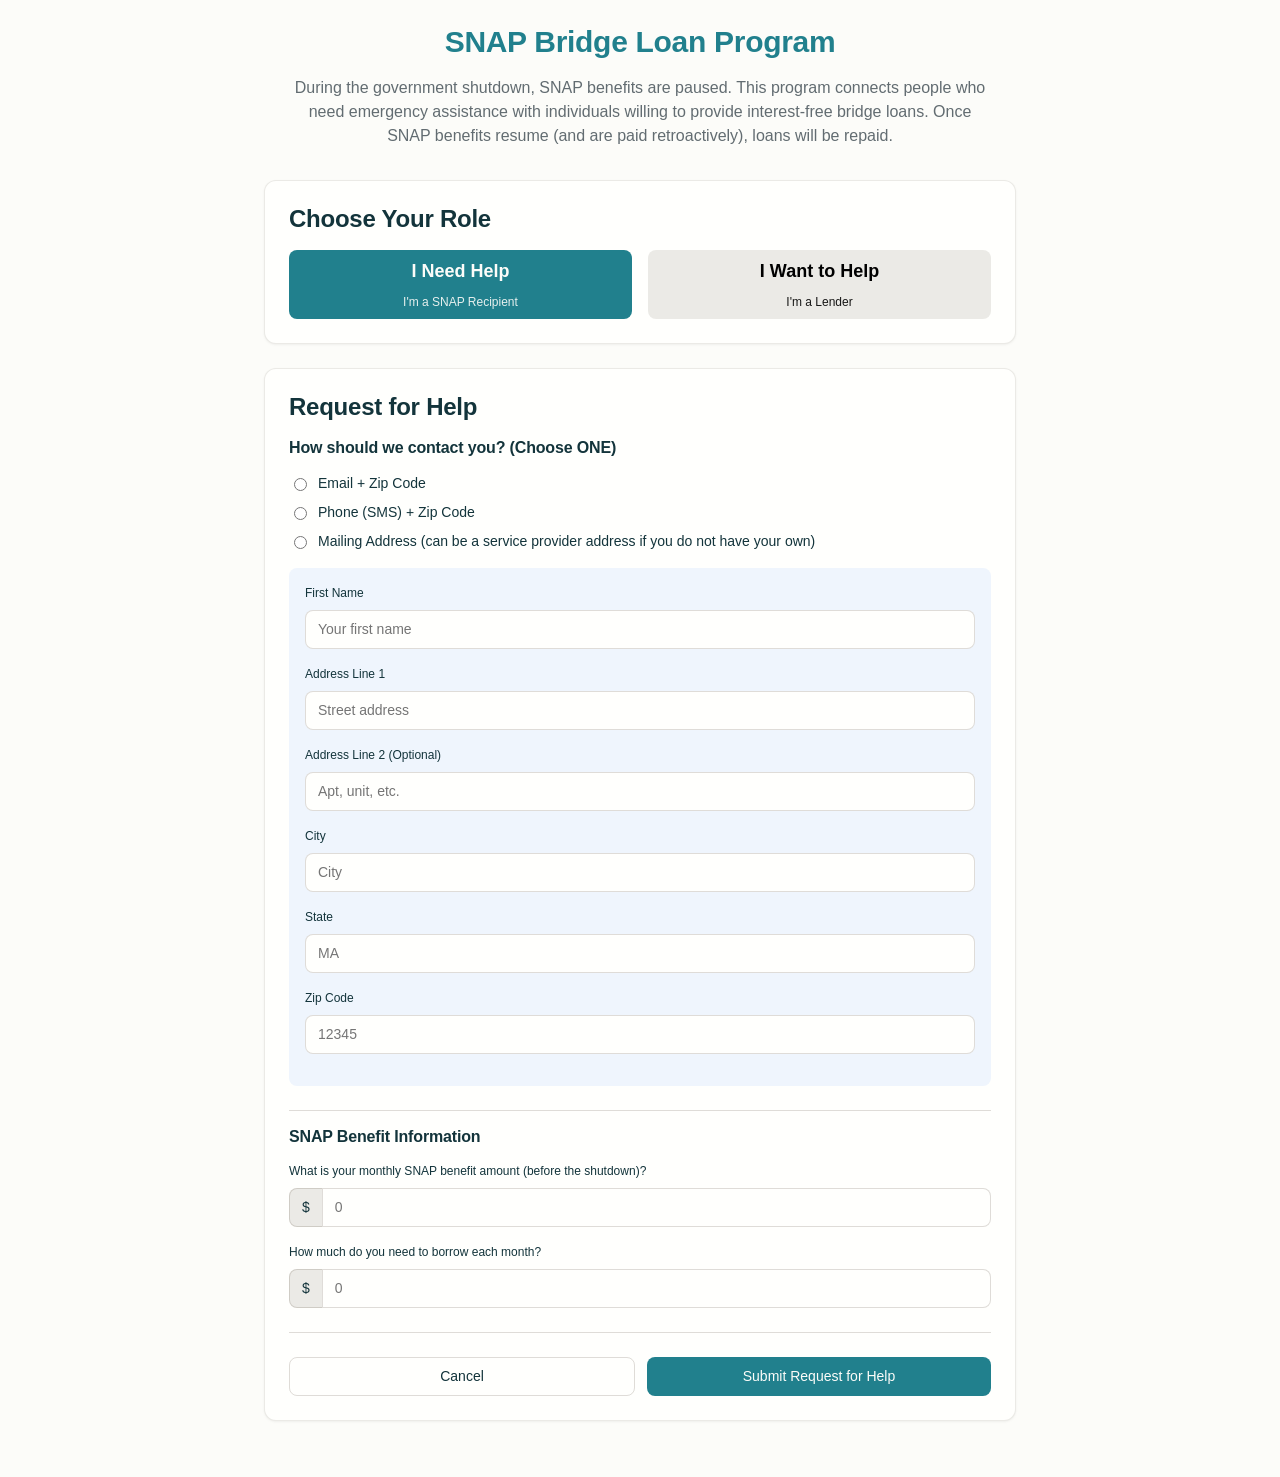
==== index.html @ 0bd5d5ca "add initial app" ====
<!DOCTYPE html>
<!-- saved from url=(0152)https://ppl-ai-code-interpreter-files.s3.amazonaws.com/web/direct-files/f3d310fac553f9690be6cd384a335dad/0f324683-b233-4bfb-88c0-56f3f2a21ee4/index.html -->
<html lang="en" data-google-analytics-opt-out=""><head><meta http-equiv="Content-Type" content="text/html; charset=UTF-8">
  
  <meta name="viewport" content="width=device-width, initial-scale=1.0">
  <title>SNAP Bridge Loan Program</title>
  <link rel="stylesheet" href="./index_files/style.css">
</head>
<body>
  <div class="public-container">
    <!-- Header -->
    <header class="public-header">
      <h1>SNAP Bridge Loan Program</h1>
      <p class="subtitle">During the government shutdown, SNAP benefits are paused. This program connects people who need emergency assistance with individuals willing to provide interest-free bridge loans. Once SNAP benefits resume (and are paid retroactively), loans will be repaid.</p>
    </header>

    <!-- Main Form Section -->
    <section id="formSection" class="form-section">
      <!-- Role Selection -->
      <div class="role-selector card">
        <div class="card__body">
          <h2>Choose Your Role</h2>
          <div class="role-buttons">
            <button class="btn btn--lg role-btn active" id="recipientBtn" data-role="recipient">
              <span class="role-title">I Need Help</span>
              <span class="role-subtitle">I'm a SNAP Recipient</span>
            </button>
            <button class="btn btn--lg role-btn" id="lenderBtn" data-role="lender">
              <span class="role-title">I Want to Help</span>
              <span class="role-subtitle">I'm a Lender</span>
            </button>
          </div>
        </div>
      </div>

      <!-- Recipient Form -->
      <div id="recipientForm" class="form-card card" style="display: block;">
        <div class="card__body">
          <h2>Request for Help</h2>
          
          <form id="recipientFormElement">
            <h3 class="section-title">How should we contact you? (Choose ONE)</h3>
            
            <div class="form-group">
              <div class="radio-group">
                <label class="radio-label">
                  <input type="radio" name="contactMethod" value="email" required="">
                  <span>Email + Zip Code</span>
                </label>
                <label class="radio-label">
                  <input type="radio" name="contactMethod" value="phone">
                  <span>Phone (SMS) + Zip Code</span>
                </label>
                <label class="radio-label">
                  <input type="radio" name="contactMethod" value="mail">
                  <span>Mailing Address (can be a service provider address if you do not have your own)</span>
                </label>
              </div>
            </div>

            <!-- Email Fields -->
            <div id="emailFields" class="contact-fields" style="display: none;">
              <div class="form-group">
                <label for="recipientFirstName" class="form-label">First Name</label>
                <input type="text" id="recipientFirstName" class="form-control" placeholder="Your first name">
              </div>
              <div class="form-group">
                <label for="recipientEmail" class="form-label">Email</label>
                <input type="email" id="recipientEmail" class="form-control" placeholder="your.email@example.com">
              </div>
              <div class="form-group">
                <label for="recipientEmailZip" class="form-label">Zip Code</label>
                <input type="text" id="recipientEmailZip" class="form-control" placeholder="12345" maxlength="5" pattern="[0-9]{5}">
              </div>
            </div>

            <!-- Phone Fields -->
            <div id="phoneFields" class="contact-fields" style="display: none;">
              <div class="form-group">
                <label for="recipientPhoneName" class="form-label">First Name</label>
                <input type="text" id="recipientPhoneName" class="form-control" placeholder="Your first name">
              </div>
              <div class="form-group">
                <label for="recipientPhone" class="form-label">Phone Number</label>
                <input type="tel" id="recipientPhone" class="form-control" placeholder="(555) 123-4567">
                <small class="form-help">We'll send you a text message (SMS) to confirm</small>
              </div>
              <div class="form-group">
                <label for="recipientPhoneZip" class="form-label">Zip Code</label>
                <input type="text" id="recipientPhoneZip" class="form-control" placeholder="12345" maxlength="5" pattern="[0-9]{5}">
              </div>
            </div>

            <!-- Mail Fields -->
            <div id="mailFields" class="contact-fields" style="display: block;">
              <div class="form-group">
                <label for="recipientMailName" class="form-label">First Name</label>
                <input type="text" id="recipientMailName" class="form-control" placeholder="Your first name" required="">
              </div>
              <div class="form-group">
                <label for="recipientAddress1" class="form-label">Address Line 1</label>
                <input type="text" id="recipientAddress1" class="form-control" placeholder="Street address" required="">
              </div>
              <div class="form-group">
                <label for="recipientAddress2" class="form-label">Address Line 2 (Optional)</label>
                <input type="text" id="recipientAddress2" class="form-control" placeholder="Apt, unit, etc.">
              </div>
              <div class="form-group">
                <label for="recipientCity" class="form-label">City</label>
                <input type="text" id="recipientCity" class="form-control" placeholder="City" required="">
              </div>
              <div class="form-group">
                <label for="recipientState" class="form-label">State</label>
                <input type="text" id="recipientState" class="form-control" placeholder="MA" maxlength="2" pattern="[A-Za-z]{2}" required="">
              </div>
              <div class="form-group">
                <label for="recipientMailZip" class="form-label">Zip Code</label>
                <input type="text" id="recipientMailZip" class="form-control" placeholder="12345" maxlength="5" pattern="[0-9]{5}" required="">
              </div>
            </div>

            <h3 class="section-title">SNAP Benefit Information</h3>
            
            <div class="form-group">
              <label for="snapBenefit" class="form-label">What is your monthly SNAP benefit amount (before the shutdown)?</label>
              <div class="input-with-prefix">
                <span class="input-prefix">$</span>
                <input type="number" id="snapBenefit" class="form-control" min="0" step="1" placeholder="0">
              </div>
            </div>

            <div class="form-group">
              <label for="requestedAmount" class="form-label">How much do you need to borrow each month?</label>
              <div class="input-with-prefix">
                <span class="input-prefix">$</span>
                <input type="number" id="requestedAmount" class="form-control" min="0" step="1" placeholder="0">
              </div>
              <div id="amountError" class="error-message" style="display: none; margin-top: 8px;"></div>
            </div>

            <div class="form-actions">
              <button type="button" class="btn btn--outline" id="recipientCancelBtn">Cancel</button>
              <button type="submit" class="btn btn--primary">Submit Request for Help</button>
            </div>
          </form>
        </div>
      </div>

      <!-- Lender Form -->
      <div id="lenderForm" class="form-card card" style="display: none;">
        <div class="card__body">
          <h2>Offer to Help</h2>
          
          <form id="lenderFormElement">
            <h3 class="section-title">Your Information</h3>
            
            <div class="form-group">
              <label for="lenderFirstName" class="form-label">First Name</label>
              <input type="text" id="lenderFirstName" class="form-control" required="" placeholder="Your first name">
            </div>

            <div class="form-group">
              <label for="lenderEmail" class="form-label">Email</label>
              <input type="email" id="lenderEmail" class="form-control" required="" placeholder="your.email@example.com">
            </div>

            <div class="form-group">
              <label for="lenderZip" class="form-label">Zip Code</label>
              <input type="text" id="lenderZip" class="form-control" required="" placeholder="12345" maxlength="5" pattern="[0-9]{5}">
            </div>

            <h3 class="section-title">How Much Can You Lend?</h3>
            
            <div class="form-group">
              <label for="loanAmount" class="form-label">How much are you willing to lend per month?</label>
              <div class="input-with-prefix">
                <span class="input-prefix">$</span>
                <input type="number" id="loanAmount" class="form-control" required="" min="0" step="1" placeholder="0">
              </div>
              <small class="form-help">Loans will be repaid with SNAP retroactive benefits once the shutdown ends</small>
            </div>

            <div class="form-actions">
              <button type="button" class="btn btn--outline" id="lenderCancelBtn">Cancel</button>
              <button type="submit" class="btn btn--primary">Submit Offer to Help</button>
            </div>
          </form>
        </div>
      </div>

      <!-- Success Screen -->
      <div id="successScreen" class="success-card card" style="display: none;">
        <div class="card__body">
          <div class="success-icon">✓</div>
          <h2 id="successTitle"></h2>
          <div class="confirmation-box">
            <p class="confirmation-label">Your confirmation ID:</p>
            <p class="confirmation-guid" id="confirmationGuid"></p>
          </div>
          <p id="successMessage" class="success-details"></p>
          <button class="btn btn--primary btn--full-width" id="submitAnotherBtn">Submit Another Request</button>
        </div>
      </div>
    </section>



  </div>

  <script src="./index_files/jsencrypt.min.js"></script>
  <script src="./index_files/supabase-js@2"></script>
  <script src="./index_files/app.js"></script>

</body></html>
---- index_files/style.css ----
:root {
  /* Primitive Color Tokens */
  --color-white: rgba(255, 255, 255, 1);
  --color-black: rgba(0, 0, 0, 1);
  --color-cream-50: rgba(252, 252, 249, 1);
  --color-cream-100: rgba(255, 255, 253, 1);
  --color-gray-200: rgba(245, 245, 245, 1);
  --color-gray-300: rgba(167, 169, 169, 1);
  --color-gray-400: rgba(119, 124, 124, 1);
  --color-slate-500: rgba(98, 108, 113, 1);
  --color-brown-600: rgba(94, 82, 64, 1);
  --color-charcoal-700: rgba(31, 33, 33, 1);
  --color-charcoal-800: rgba(38, 40, 40, 1);
  --color-slate-900: rgba(19, 52, 59, 1);
  --color-teal-300: rgba(50, 184, 198, 1);
  --color-teal-400: rgba(45, 166, 178, 1);
  --color-teal-500: rgba(33, 128, 141, 1);
  --color-teal-600: rgba(29, 116, 128, 1);
  --color-teal-700: rgba(26, 104, 115, 1);
  --color-teal-800: rgba(41, 150, 161, 1);
  --color-red-400: rgba(255, 84, 89, 1);
  --color-red-500: rgba(192, 21, 47, 1);
  --color-orange-400: rgba(230, 129, 97, 1);
  --color-orange-500: rgba(168, 75, 47, 1);

  /* RGB versions for opacity control */
  --color-brown-600-rgb: 94, 82, 64;
  --color-teal-500-rgb: 33, 128, 141;
  --color-slate-900-rgb: 19, 52, 59;
  --color-slate-500-rgb: 98, 108, 113;
  --color-red-500-rgb: 192, 21, 47;
  --color-red-400-rgb: 255, 84, 89;
  --color-orange-500-rgb: 168, 75, 47;
  --color-orange-400-rgb: 230, 129, 97;

  /* Background color tokens (Light Mode) */
  --color-bg-1: rgba(59, 130, 246, 0.08); /* Light blue */
  --color-bg-2: rgba(245, 158, 11, 0.08); /* Light yellow */
  --color-bg-3: rgba(34, 197, 94, 0.08); /* Light green */
  --color-bg-4: rgba(239, 68, 68, 0.08); /* Light red */
  --color-bg-5: rgba(147, 51, 234, 0.08); /* Light purple */
  --color-bg-6: rgba(249, 115, 22, 0.08); /* Light orange */
  --color-bg-7: rgba(236, 72, 153, 0.08); /* Light pink */
  --color-bg-8: rgba(6, 182, 212, 0.08); /* Light cyan */

  /* Semantic Color Tokens (Light Mode) */
  --color-background: var(--color-cream-50);
  --color-surface: var(--color-cream-100);
  --color-text: var(--color-slate-900);
  --color-text-secondary: var(--color-slate-500);
  --color-primary: var(--color-teal-500);
  --color-primary-hover: var(--color-teal-600);
  --color-primary-active: var(--color-teal-700);
  --color-secondary: rgba(var(--color-brown-600-rgb), 0.12);
  --color-secondary-hover: rgba(var(--color-brown-600-rgb), 0.2);
  --color-secondary-active: rgba(var(--color-brown-600-rgb), 0.25);
  --color-border: rgba(var(--color-brown-600-rgb), 0.2);
  --color-btn-primary-text: var(--color-cream-50);
  --color-card-border: rgba(var(--color-brown-600-rgb), 0.12);
  --color-card-border-inner: rgba(var(--color-brown-600-rgb), 0.12);
  --color-error: var(--color-red-500);
  --color-success: var(--color-teal-500);
  --color-warning: var(--color-orange-500);
  --color-info: var(--color-slate-500);
  --color-focus-ring: rgba(var(--color-teal-500-rgb), 0.4);
  --color-select-caret: rgba(var(--color-slate-900-rgb), 0.8);

  /* Common style patterns */
  --focus-ring: 0 0 0 3px var(--color-focus-ring);
  --focus-outline: 2px solid var(--color-primary);
  --status-bg-opacity: 0.15;
  --status-border-opacity: 0.25;
  --select-caret-light: url("data:image/svg+xml,%3Csvg xmlns='http://www.w3.org/2000/svg' width='16' height='16' viewBox='0 0 24 24' fill='none' stroke='%23134252' stroke-width='2' stroke-linecap='round' stroke-linejoin='round'%3E%3Cpolyline points='6 9 12 15 18 9'%3E%3C/polyline%3E%3C/svg%3E");
  --select-caret-dark: url("data:image/svg+xml,%3Csvg xmlns='http://www.w3.org/2000/svg' width='16' height='16' viewBox='0 0 24 24' fill='none' stroke='%23f5f5f5' stroke-width='2' stroke-linecap='round' stroke-linejoin='round'%3E%3Cpolyline points='6 9 12 15 18 9'%3E%3C/polyline%3E%3C/svg%3E");

  /* RGB versions for opacity control */
  --color-success-rgb: 33, 128, 141;
  --color-error-rgb: 192, 21, 47;
  --color-warning-rgb: 168, 75, 47;
  --color-info-rgb: 98, 108, 113;

  /* Typography */
  --font-family-base: "FKGroteskNeue", "Geist", "Inter", -apple-system,
    BlinkMacSystemFont, "Segoe UI", Roboto, sans-serif;
  --font-family-mono: "Berkeley Mono", ui-monospace, SFMono-Regular, Menlo,
    Monaco, Consolas, monospace;
  --font-size-xs: 11px;
  --font-size-sm: 12px;
  --font-size-base: 14px;
  --font-size-md: 14px;
  --font-size-lg: 16px;
  --font-size-xl: 18px;
  --font-size-2xl: 20px;
  --font-size-3xl: 24px;
  --font-size-4xl: 30px;
  --font-weight-normal: 400;
  --font-weight-medium: 500;
  --font-weight-semibold: 550;
  --font-weight-bold: 600;
  --line-height-tight: 1.2;
  --line-height-normal: 1.5;
  --letter-spacing-tight: -0.01em;

  /* Spacing */
  --space-0: 0;
  --space-1: 1px;
  --space-2: 2px;
  --space-4: 4px;
  --space-6: 6px;
  --space-8: 8px;
  --space-10: 10px;
  --space-12: 12px;
  --space-16: 16px;
  --space-20: 20px;
  --space-24: 24px;
  --space-32: 32px;

  /* Border Radius */
  --radius-sm: 6px;
  --radius-base: 8px;
  --radius-md: 10px;
  --radius-lg: 12px;
  --radius-full: 9999px;

  /* Shadows */
  --shadow-xs: 0 1px 2px rgba(0, 0, 0, 0.02);
  --shadow-sm: 0 1px 3px rgba(0, 0, 0, 0.04), 0 1px 2px rgba(0, 0, 0, 0.02);
  --shadow-md: 0 4px 6px -1px rgba(0, 0, 0, 0.04),
    0 2px 4px -1px rgba(0, 0, 0, 0.02);
  --shadow-lg: 0 10px 15px -3px rgba(0, 0, 0, 0.04),
    0 4px 6px -2px rgba(0, 0, 0, 0.02);
  --shadow-inset-sm: inset 0 1px 0 rgba(255, 255, 255, 0.15),
    inset 0 -1px 0 rgba(0, 0, 0, 0.03);

  /* Animation */
  --duration-fast: 150ms;
  --duration-normal: 250ms;
  --ease-standard: cubic-bezier(0.16, 1, 0.3, 1);

  /* Layout */
  --container-sm: 640px;
  --container-md: 768px;
  --container-lg: 1024px;
  --container-xl: 1280px;
}

/* Dark mode colors */
@media (prefers-color-scheme: dark) {
  :root {
    /* RGB versions for opacity control (Dark Mode) */
    --color-gray-400-rgb: 119, 124, 124;
    --color-teal-300-rgb: 50, 184, 198;
    --color-gray-300-rgb: 167, 169, 169;
    --color-gray-200-rgb: 245, 245, 245;

    /* Background color tokens (Dark Mode) */
    --color-bg-1: rgba(29, 78, 216, 0.15); /* Dark blue */
    --color-bg-2: rgba(180, 83, 9, 0.15); /* Dark yellow */
    --color-bg-3: rgba(21, 128, 61, 0.15); /* Dark green */
    --color-bg-4: rgba(185, 28, 28, 0.15); /* Dark red */
    --color-bg-5: rgba(107, 33, 168, 0.15); /* Dark purple */
    --color-bg-6: rgba(194, 65, 12, 0.15); /* Dark orange */
    --color-bg-7: rgba(190, 24, 93, 0.15); /* Dark pink */
    --color-bg-8: rgba(8, 145, 178, 0.15); /* Dark cyan */

    /* Semantic Color Tokens (Dark Mode) */
    --color-background: var(--color-charcoal-700);
    --color-surface: var(--color-charcoal-800);
    --color-text: var(--color-gray-200);
    --color-text-secondary: rgba(var(--color-gray-300-rgb), 0.7);
    --color-primary: var(--color-teal-300);
    --color-primary-hover: var(--color-teal-400);
    --color-primary-active: var(--color-teal-800);
    --color-secondary: rgba(var(--color-gray-400-rgb), 0.15);
    --color-secondary-hover: rgba(var(--color-gray-400-rgb), 0.25);
    --color-secondary-active: rgba(var(--color-gray-400-rgb), 0.3);
    --color-border: rgba(var(--color-gray-400-rgb), 0.3);
    --color-error: var(--color-red-400);
    --color-success: var(--color-teal-300);
    --color-warning: var(--color-orange-400);
    --color-info: var(--color-gray-300);
    --color-focus-ring: rgba(var(--color-teal-300-rgb), 0.4);
    --color-btn-primary-text: var(--color-slate-900);
    --color-card-border: rgba(var(--color-gray-400-rgb), 0.2);
    --color-card-border-inner: rgba(var(--color-gray-400-rgb), 0.15);
    --shadow-inset-sm: inset 0 1px 0 rgba(255, 255, 255, 0.1),
      inset 0 -1px 0 rgba(0, 0, 0, 0.15);
    --button-border-secondary: rgba(var(--color-gray-400-rgb), 0.2);
    --color-border-secondary: rgba(var(--color-gray-400-rgb), 0.2);
    --color-select-caret: rgba(var(--color-gray-200-rgb), 0.8);

    /* Common style patterns - updated for dark mode */
    --focus-ring: 0 0 0 3px var(--color-focus-ring);
    --focus-outline: 2px solid var(--color-primary);
    --status-bg-opacity: 0.15;
    --status-border-opacity: 0.25;
    --select-caret-light: url("data:image/svg+xml,%3Csvg xmlns='http://www.w3.org/2000/svg' width='16' height='16' viewBox='0 0 24 24' fill='none' stroke='%23134252' stroke-width='2' stroke-linecap='round' stroke-linejoin='round'%3E%3Cpolyline points='6 9 12 15 18 9'%3E%3C/polyline%3E%3C/svg%3E");
    --select-caret-dark: url("data:image/svg+xml,%3Csvg xmlns='http://www.w3.org/2000/svg' width='16' height='16' viewBox='0 0 24 24' fill='none' stroke='%23f5f5f5' stroke-width='2' stroke-linecap='round' stroke-linejoin='round'%3E%3Cpolyline points='6 9 12 15 18 9'%3E%3C/polyline%3E%3C/svg%3E");

    /* RGB versions for dark mode */
    --color-success-rgb: var(--color-teal-300-rgb);
    --color-error-rgb: var(--color-red-400-rgb);
    --color-warning-rgb: var(--color-orange-400-rgb);
    --color-info-rgb: var(--color-gray-300-rgb);
  }
}

/* Data attribute for manual theme switching */
[data-color-scheme="dark"] {
  /* RGB versions for opacity control (dark mode) */
  --color-gray-400-rgb: 119, 124, 124;
  --color-teal-300-rgb: 50, 184, 198;
  --color-gray-300-rgb: 167, 169, 169;
  --color-gray-200-rgb: 245, 245, 245;

  /* Colorful background palette - Dark Mode */
  --color-bg-1: rgba(29, 78, 216, 0.15); /* Dark blue */
  --color-bg-2: rgba(180, 83, 9, 0.15); /* Dark yellow */
  --color-bg-3: rgba(21, 128, 61, 0.15); /* Dark green */
  --color-bg-4: rgba(185, 28, 28, 0.15); /* Dark red */
  --color-bg-5: rgba(107, 33, 168, 0.15); /* Dark purple */
  --color-bg-6: rgba(194, 65, 12, 0.15); /* Dark orange */
  --color-bg-7: rgba(190, 24, 93, 0.15); /* Dark pink */
  --color-bg-8: rgba(8, 145, 178, 0.15); /* Dark cyan */

  /* Semantic Color Tokens (Dark Mode) */
  --color-background: var(--color-charcoal-700);
  --color-surface: var(--color-charcoal-800);
  --color-text: var(--color-gray-200);
  --color-text-secondary: rgba(var(--color-gray-300-rgb), 0.7);
  --color-primary: var(--color-teal-300);
  --color-primary-hover: var(--color-teal-400);
  --color-primary-active: var(--color-teal-800);
  --color-secondary: rgba(var(--color-gray-400-rgb), 0.15);
  --color-secondary-hover: rgba(var(--color-gray-400-rgb), 0.25);
  --color-secondary-active: rgba(var(--color-gray-400-rgb), 0.3);
  --color-border: rgba(var(--color-gray-400-rgb), 0.3);
  --color-error: var(--color-red-400);
  --color-success: var(--color-teal-300);
  --color-warning: var(--color-orange-400);
  --color-info: var(--color-gray-300);
  --color-focus-ring: rgba(var(--color-teal-300-rgb), 0.4);
  --color-btn-primary-text: var(--color-slate-900);
  --color-card-border: rgba(var(--color-gray-400-rgb), 0.15);
  --color-card-border-inner: rgba(var(--color-gray-400-rgb), 0.15);
  --shadow-inset-sm: inset 0 1px 0 rgba(255, 255, 255, 0.1),
    inset 0 -1px 0 rgba(0, 0, 0, 0.15);
  --color-border-secondary: rgba(var(--color-gray-400-rgb), 0.2);
  --color-select-caret: rgba(var(--color-gray-200-rgb), 0.8);

  /* Common style patterns - updated for dark mode */
  --focus-ring: 0 0 0 3px var(--color-focus-ring);
  --focus-outline: 2px solid var(--color-primary);
  --status-bg-opacity: 0.15;
  --status-border-opacity: 0.25;
  --select-caret-light: url("data:image/svg+xml,%3Csvg xmlns='http://www.w3.org/2000/svg' width='16' height='16' viewBox='0 0 24 24' fill='none' stroke='%23134252' stroke-width='2' stroke-linecap='round' stroke-linejoin='round'%3E%3Cpolyline points='6 9 12 15 18 9'%3E%3C/polyline%3E%3C/svg%3E");
  --select-caret-dark: url("data:image/svg+xml,%3Csvg xmlns='http://www.w3.org/2000/svg' width='16' height='16' viewBox='0 0 24 24' fill='none' stroke='%23f5f5f5' stroke-width='2' stroke-linecap='round' stroke-linejoin='round'%3E%3Cpolyline points='6 9 12 15 18 9'%3E%3C/polyline%3E%3C/svg%3E");

  /* RGB versions for dark mode */
  --color-success-rgb: var(--color-teal-300-rgb);
  --color-error-rgb: var(--color-red-400-rgb);
  --color-warning-rgb: var(--color-orange-400-rgb);
  --color-info-rgb: var(--color-gray-300-rgb);
}

[data-color-scheme="light"] {
  /* RGB versions for opacity control (light mode) */
  --color-brown-600-rgb: 94, 82, 64;
  --color-teal-500-rgb: 33, 128, 141;
  --color-slate-900-rgb: 19, 52, 59;

  /* Semantic Color Tokens (Light Mode) */
  --color-background: var(--color-cream-50);
  --color-surface: var(--color-cream-100);
  --color-text: var(--color-slate-900);
  --color-text-secondary: var(--color-slate-500);
  --color-primary: var(--color-teal-500);
  --color-primary-hover: var(--color-teal-600);
  --color-primary-active: var(--color-teal-700);
  --color-secondary: rgba(var(--color-brown-600-rgb), 0.12);
  --color-secondary-hover: rgba(var(--color-brown-600-rgb), 0.2);
  --color-secondary-active: rgba(var(--color-brown-600-rgb), 0.25);
  --color-border: rgba(var(--color-brown-600-rgb), 0.2);
  --color-btn-primary-text: var(--color-cream-50);
  --color-card-border: rgba(var(--color-brown-600-rgb), 0.12);
  --color-card-border-inner: rgba(var(--color-brown-600-rgb), 0.12);
  --color-error: var(--color-red-500);
  --color-success: var(--color-teal-500);
  --color-warning: var(--color-orange-500);
  --color-info: var(--color-slate-500);
  --color-focus-ring: rgba(var(--color-teal-500-rgb), 0.4);

  /* RGB versions for light mode */
  --color-success-rgb: var(--color-teal-500-rgb);
  --color-error-rgb: var(--color-red-500-rgb);
  --color-warning-rgb: var(--color-orange-500-rgb);
  --color-info-rgb: var(--color-slate-500-rgb);
}

/* Base styles */
html {
  font-size: var(--font-size-base);
  font-family: var(--font-family-base);
  line-height: var(--line-height-normal);
  color: var(--color-text);
  background-color: var(--color-background);
  -webkit-font-smoothing: antialiased;
  box-sizing: border-box;
}

body {
  margin: 0;
  padding: 0;
}

*,
*::before,
*::after {
  box-sizing: inherit;
}

/* Typography */
h1,
h2,
h3,
h4,
h5,
h6 {
  margin: 0;
  font-weight: var(--font-weight-semibold);
  line-height: var(--line-height-tight);
  color: var(--color-text);
  letter-spacing: var(--letter-spacing-tight);
}

h1 {
  font-size: var(--font-size-4xl);
}
h2 {
  font-size: var(--font-size-3xl);
}
h3 {
  font-size: var(--font-size-2xl);
}
h4 {
  font-size: var(--font-size-xl);
}
h5 {
  font-size: var(--font-size-lg);
}
h6 {
  font-size: var(--font-size-md);
}

p {
  margin: 0 0 var(--space-16) 0;
}

a {
  color: var(--color-primary);
  text-decoration: none;
  transition: color var(--duration-fast) var(--ease-standard);
}

a:hover {
  color: var(--color-primary-hover);
}

code,
pre {
  font-family: var(--font-family-mono);
  font-size: calc(var(--font-size-base) * 0.95);
  background-color: var(--color-secondary);
  border-radius: var(--radius-sm);
}

code {
  padding: var(--space-1) var(--space-4);
}

pre {
  padding: var(--space-16);
  margin: var(--space-16) 0;
  overflow: auto;
  border: 1px solid var(--color-border);
}

pre code {
  background: none;
  padding: 0;
}

/* Buttons */
.btn {
  display: inline-flex;
  align-items: center;
  justify-content: center;
  padding: var(--space-8) var(--space-16);
  border-radius: var(--radius-base);
  font-size: var(--font-size-base);
  font-weight: 500;
  line-height: 1.5;
  cursor: pointer;
  transition: all var(--duration-normal) var(--ease-standard);
  border: none;
  text-decoration: none;
  position: relative;
}

.btn:focus-visible {
  outline: none;
  box-shadow: var(--focus-ring);
}

.btn--primary {
  background: var(--color-primary);
  color: var(--color-btn-primary-text);
}

.btn--primary:hover {
  background: var(--color-primary-hover);
}

.btn--primary:active {
  background: var(--color-primary-active);
}

.btn--secondary {
  background: var(--color-secondary);
  color: var(--color-text);
}

.btn--secondary:hover {
  background: var(--color-secondary-hover);
}

.btn--secondary:active {
  background: var(--color-secondary-active);
}

.btn--outline {
  background: transparent;
  border: 1px solid var(--color-border);
  color: var(--color-text);
}

.btn--outline:hover {
  background: var(--color-secondary);
}

.btn--sm {
  padding: var(--space-4) var(--space-12);
  font-size: var(--font-size-sm);
  border-radius: var(--radius-sm);
}

.btn--lg {
  padding: var(--space-10) var(--space-20);
  font-size: var(--font-size-lg);
  border-radius: var(--radius-md);
}

.btn--full-width {
  width: 100%;
}

.btn:disabled {
  opacity: 0.5;
  cursor: not-allowed;
}

/* Form elements */
.form-control {
  display: block;
  width: 100%;
  padding: var(--space-8) var(--space-12);
  font-size: var(--font-size-md);
  line-height: 1.5;
  color: var(--color-text);
  background-color: var(--color-surface);
  border: 1px solid var(--color-border);
  border-radius: var(--radius-base);
  transition: border-color var(--duration-fast) var(--ease-standard),
    box-shadow var(--duration-fast) var(--ease-standard);
}

textarea.form-control {
  font-family: var(--font-family-base);
  font-size: var(--font-size-base);
}

select.form-control {
  padding: var(--space-8) var(--space-12);
  -webkit-appearance: none;
  -moz-appearance: none;
  appearance: none;
  background-image: var(--select-caret-light);
  background-repeat: no-repeat;
  background-position: right var(--space-12) center;
  background-size: 16px;
  padding-right: var(--space-32);
}

/* Add a dark mode specific caret */
@media (prefers-color-scheme: dark) {
  select.form-control {
    background-image: var(--select-caret-dark);
  }
}

/* Also handle data-color-scheme */
[data-color-scheme="dark"] select.form-control {
  background-image: var(--select-caret-dark);
}

[data-color-scheme="light"] select.form-control {
  background-image: var(--select-caret-light);
}

.form-control:focus {
  border-color: var(--color-primary);
  outline: var(--focus-outline);
}

.form-label {
  display: block;
  margin-bottom: var(--space-8);
  font-weight: var(--font-weight-medium);
  font-size: var(--font-size-sm);
}

.form-group {
  margin-bottom: var(--space-16);
}

/* Card component */
.card {
  background-color: var(--color-surface);
  border-radius: var(--radius-lg);
  border: 1px solid var(--color-card-border);
  box-shadow: var(--shadow-sm);
  overflow: hidden;
  transition: box-shadow var(--duration-normal) var(--ease-standard);
}

.card:hover {
  box-shadow: var(--shadow-md);
}

.card__body {
  padding: var(--space-16);
}

.card__header,
.card__footer {
  padding: var(--space-16);
  border-bottom: 1px solid var(--color-card-border-inner);
}

/* Status indicators - simplified with CSS variables */
.status {
  display: inline-flex;
  align-items: center;
  padding: var(--space-6) var(--space-12);
  border-radius: var(--radius-full);
  font-weight: var(--font-weight-medium);
  font-size: var(--font-size-sm);
}

.status--success {
  background-color: rgba(
    var(--color-success-rgb, 33, 128, 141),
    var(--status-bg-opacity)
  );
  color: var(--color-success);
  border: 1px solid
    rgba(var(--color-success-rgb, 33, 128, 141), var(--status-border-opacity));
}

.status--error {
  background-color: rgba(
    var(--color-error-rgb, 192, 21, 47),
    var(--status-bg-opacity)
  );
  color: var(--color-error);
  border: 1px solid
    rgba(var(--color-error-rgb, 192, 21, 47), var(--status-border-opacity));
}

.status--warning {
  background-color: rgba(
    var(--color-warning-rgb, 168, 75, 47),
    var(--status-bg-opacity)
  );
  color: var(--color-warning);
  border: 1px solid
    rgba(var(--color-warning-rgb, 168, 75, 47), var(--status-border-opacity));
}

.status--info {
  background-color: rgba(
    var(--color-info-rgb, 98, 108, 113),
    var(--status-bg-opacity)
  );
  color: var(--color-info);
  border: 1px solid
    rgba(var(--color-info-rgb, 98, 108, 113), var(--status-border-opacity));
}

/* Container layout */
.container {
  width: 100%;
  margin-right: auto;
  margin-left: auto;
  padding-right: var(--space-16);
  padding-left: var(--space-16);
}

@media (min-width: 640px) {
  .container {
    max-width: var(--container-sm);
  }
}
@media (min-width: 768px) {
  .container {
    max-width: var(--container-md);
  }
}
@media (min-width: 1024px) {
  .container {
    max-width: var(--container-lg);
  }
}
@media (min-width: 1280px) {
  .container {
    max-width: var(--container-xl);
  }
}

/* Utility classes */
.flex {
  display: flex;
}
.flex-col {
  flex-direction: column;
}
.items-center {
  align-items: center;
}
.justify-center {
  justify-content: center;
}
.justify-between {
  justify-content: space-between;
}
.gap-4 {
  gap: var(--space-4);
}
.gap-8 {
  gap: var(--space-8);
}
.gap-16 {
  gap: var(--space-16);
}

.m-0 {
  margin: 0;
}
.mt-8 {
  margin-top: var(--space-8);
}
.mb-8 {
  margin-bottom: var(--space-8);
}
.mx-8 {
  margin-left: var(--space-8);
  margin-right: var(--space-8);
}
.my-8 {
  margin-top: var(--space-8);
  margin-bottom: var(--space-8);
}

.p-0 {
  padding: 0;
}
.py-8 {
  padding-top: var(--space-8);
  padding-bottom: var(--space-8);
}
.px-8 {
  padding-left: var(--space-8);
  padding-right: var(--space-8);
}
.py-16 {
  padding-top: var(--space-16);
  padding-bottom: var(--space-16);
}
.px-16 {
  padding-left: var(--space-16);
  padding-right: var(--space-16);
}

.block {
  display: block;
}
.hidden {
  display: none;
}

/* Accessibility */
.sr-only {
  position: absolute;
  width: 1px;
  height: 1px;
  padding: 0;
  margin: -1px;
  overflow: hidden;
  clip: rect(0, 0, 0, 0);
  white-space: nowrap;
  border-width: 0;
}

:focus-visible {
  outline: var(--focus-outline);
  outline-offset: 2px;
}

/* Dark mode specifics */
[data-color-scheme="dark"] .btn--outline {
  border: 1px solid var(--color-border-secondary);
}

@font-face {
  font-family: 'FKGroteskNeue';
  src: url('https://r2cdn.perplexity.ai/fonts/FKGroteskNeue.woff2')
    format('woff2');
}

/* END PERPLEXITY DESIGN SYSTEM */
:root {
  /* Primitive Color Tokens */
  --color-white: rgba(255, 255, 255, 1);
  --color-black: rgba(0, 0, 0, 1);
  --color-cream-50: rgba(252, 252, 249, 1);
  --color-cream-100: rgba(255, 255, 253, 1);
  --color-gray-200: rgba(245, 245, 245, 1);
  --color-gray-300: rgba(167, 169, 169, 1);
  --color-gray-400: rgba(119, 124, 124, 1);
  --color-slate-500: rgba(98, 108, 113, 1);
  --color-brown-600: rgba(94, 82, 64, 1);
  --color-charcoal-700: rgba(31, 33, 33, 1);
  --color-charcoal-800: rgba(38, 40, 40, 1);
  --color-slate-900: rgba(19, 52, 59, 1);
  --color-teal-300: rgba(50, 184, 198, 1);
  --color-teal-400: rgba(45, 166, 178, 1);
  --color-teal-500: rgba(33, 128, 141, 1);
  --color-teal-600: rgba(29, 116, 128, 1);
  --color-teal-700: rgba(26, 104, 115, 1);
  --color-teal-800: rgba(41, 150, 161, 1);
  --color-red-400: rgba(255, 84, 89, 1);
  --color-red-500: rgba(192, 21, 47, 1);
  --color-orange-400: rgba(230, 129, 97, 1);
  --color-orange-500: rgba(168, 75, 47, 1);

  /* RGB versions for opacity control */
  --color-brown-600-rgb: 94, 82, 64;
  --color-teal-500-rgb: 33, 128, 141;
  --color-slate-900-rgb: 19, 52, 59;
  --color-slate-500-rgb: 98, 108, 113;
  --color-red-500-rgb: 192, 21, 47;
  --color-red-400-rgb: 255, 84, 89;
  --color-orange-500-rgb: 168, 75, 47;
  --color-orange-400-rgb: 230, 129, 97;

  /* Background color tokens (Light Mode) */
  --color-bg-1: rgba(59, 130, 246, 0.08);
  --color-bg-2: rgba(245, 158, 11, 0.08);
  --color-bg-3: rgba(34, 197, 94, 0.08);
  --color-bg-4: rgba(239, 68, 68, 0.08);
  --color-bg-5: rgba(147, 51, 234, 0.08);
  --color-bg-6: rgba(249, 115, 22, 0.08);
  --color-bg-7: rgba(236, 72, 153, 0.08);
  --color-bg-8: rgba(6, 182, 212, 0.08);

  /* Semantic Color Tokens (Light Mode) */
  --color-background: var(--color-cream-50);
  --color-surface: var(--color-cream-100);
  --color-text: var(--color-slate-900);
  --color-text-secondary: var(--color-slate-500);
  --color-primary: var(--color-teal-500);
  --color-primary-hover: var(--color-teal-600);
  --color-primary-active: var(--color-teal-700);
  --color-secondary: rgba(var(--color-brown-600-rgb), 0.12);
  --color-secondary-hover: rgba(var(--color-brown-600-rgb), 0.2);
  --color-secondary-active: rgba(var(--color-brown-600-rgb), 0.25);
  --color-border: rgba(var(--color-brown-600-rgb), 0.2);
  --color-btn-primary-text: var(--color-cream-50);
  --color-card-border: rgba(var(--color-brown-600-rgb), 0.12);
  --color-card-border-inner: rgba(var(--color-brown-600-rgb), 0.12);
  --color-error: var(--color-red-500);
  --color-success: var(--color-teal-500);
  --color-warning: var(--color-orange-500);
  --color-info: var(--color-slate-500);
  --color-focus-ring: rgba(var(--color-teal-500-rgb), 0.4);
  --color-select-caret: rgba(var(--color-slate-900-rgb), 0.8);

  /* Common style patterns */
  --focus-ring: 0 0 0 3px var(--color-focus-ring);
  --focus-outline: 2px solid var(--color-primary);
  --status-bg-opacity: 0.15;
  --status-border-opacity: 0.25;

  /* RGB versions for opacity control */
  --color-success-rgb: 33, 128, 141;
  --color-error-rgb: 192, 21, 47;
  --color-warning-rgb: 168, 75, 47;
  --color-info-rgb: 98, 108, 113;

  /* Typography */
  --font-family-base: "FKGroteskNeue", "Geist", "Inter", -apple-system, BlinkMacSystemFont, "Segoe UI", Roboto, sans-serif;
  --font-family-mono: "Berkeley Mono", ui-monospace, SFMono-Regular, Menlo, Monaco, Consolas, monospace;
  --font-size-xs: 11px;
  --font-size-sm: 12px;
  --font-size-base: 14px;
  --font-size-md: 14px;
  --font-size-lg: 16px;
  --font-size-xl: 18px;
  --font-size-2xl: 20px;
  --font-size-3xl: 24px;
  --font-size-4xl: 30px;
  --font-weight-normal: 400;
  --font-weight-medium: 500;
  --font-weight-semibold: 550;
  --font-weight-bold: 600;
  --line-height-tight: 1.2;
  --line-height-normal: 1.5;
  --letter-spacing-tight: -0.01em;

  /* Spacing */
  --space-0: 0;
  --space-1: 1px;
  --space-2: 2px;
  --space-4: 4px;
  --space-6: 6px;
  --space-8: 8px;
  --space-10: 10px;
  --space-12: 12px;
  --space-16: 16px;
  --space-20: 20px;
  --space-24: 24px;
  --space-32: 32px;

  /* Border Radius */
  --radius-sm: 6px;
  --radius-base: 8px;
  --radius-md: 10px;
  --radius-lg: 12px;
  --radius-full: 9999px;

  /* Shadows */
  --shadow-xs: 0 1px 2px rgba(0, 0, 0, 0.02);
  --shadow-sm: 0 1px 3px rgba(0, 0, 0, 0.04), 0 1px 2px rgba(0, 0, 0, 0.02);
  --shadow-md: 0 4px 6px -1px rgba(0, 0, 0, 0.04), 0 2px 4px -1px rgba(0, 0, 0, 0.02);
  --shadow-lg: 0 10px 15px -3px rgba(0, 0, 0, 0.04), 0 4px 6px -2px rgba(0, 0, 0, 0.02);
  --shadow-inset-sm: inset 0 1px 0 rgba(255, 255, 255, 0.15), inset 0 -1px 0 rgba(0, 0, 0, 0.03);

  /* Animation */
  --duration-fast: 150ms;
  --duration-normal: 250ms;
  --ease-standard: cubic-bezier(0.16, 1, 0.3, 1);

  /* Layout */
  --container-sm: 640px;
  --container-md: 768px;
  --container-lg: 1024px;
  --container-xl: 1280px;
}

@font-face {
  font-family: 'FKGroteskNeue';
  src: url('https://r2cdn.perplexity.ai/fonts/FKGroteskNeue.woff2') format('woff2');
}

/* Base styles */
html {
  font-size: var(--font-size-base);
  font-family: var(--font-family-base);
  line-height: var(--line-height-normal);
  color: var(--color-text);
  background-color: var(--color-background);
  -webkit-font-smoothing: antialiased;
  box-sizing: border-box;
}

body {
  margin: 0;
  padding: 0;
}

*, *::before, *::after {
  box-sizing: inherit;
}

/* Typography */
h1, h2, h3, h4, h5, h6 {
  margin: 0;
  font-weight: var(--font-weight-semibold);
  line-height: var(--line-height-tight);
  color: var(--color-text);
  letter-spacing: var(--letter-spacing-tight);
}

h1 { font-size: var(--font-size-4xl); }
h2 { font-size: var(--font-size-3xl); margin-bottom: var(--space-16); }
h3 { font-size: var(--font-size-2xl); }
h4 { font-size: var(--font-size-xl); }

/* Public Container */
.public-container {
  max-width: 800px;
  margin: 0 auto;
  padding: var(--space-24);
}

/* Header */
.public-header {
  text-align: center;
  margin-bottom: var(--space-32);
}

.public-header h1 {
  margin-bottom: var(--space-16);
  color: var(--color-primary);
}

.subtitle {
  font-size: var(--font-size-lg);
  color: var(--color-text-secondary);
  line-height: var(--line-height-normal);
  max-width: 700px;
  margin: 0 auto;
}

/* Form Section */
.form-section {
  margin-bottom: var(--space-32);
}

.role-selector {
  margin-bottom: var(--space-24);
}

.role-buttons {
  display: grid;
  grid-template-columns: repeat(auto-fit, minmax(250px, 1fr));
  gap: var(--space-16);
  margin-top: var(--space-16);
}

.role-btn {
  display: flex;
  flex-direction: column;
  align-items: center;
  gap: var(--space-8);
  padding: var(--space-24) var(--space-16);
  background: var(--color-secondary);
  border: 2px solid var(--color-border);
  transition: all var(--duration-normal) var(--ease-standard);
}

.role-btn:hover {
  background: var(--color-secondary-hover);
  border-color: var(--color-primary);
  transform: translateY(-2px);
}

.role-btn.active {
  background: var(--color-primary);
  border-color: var(--color-primary);
  color: var(--color-btn-primary-text);
}

.role-title {
  font-size: var(--font-size-xl);
  font-weight: var(--font-weight-semibold);
}

.role-subtitle {
  font-size: var(--font-size-sm);
  opacity: 0.9;
}

.form-card {
  margin-bottom: var(--space-24);
}

.section-title {
  font-size: var(--font-size-lg);
  font-weight: var(--font-weight-semibold);
  margin: var(--space-24) 0 var(--space-16) 0;
  padding-top: var(--space-16);
  border-top: 1px solid var(--color-border);
}

.section-title:first-of-type {
  margin-top: 0;
  padding-top: 0;
  border-top: none;
}

.contact-fields {
  padding: var(--space-16);
  background-color: var(--color-bg-1);
  border-radius: var(--radius-base);
  margin: var(--space-16) 0;
}

.form-actions {
  display: flex;
  gap: var(--space-12);
  margin-top: var(--space-24);
  padding-top: var(--space-24);
  border-top: 1px solid var(--color-border);
}

.form-actions .btn {
  flex: 1;
}

/* Success Screen */
.success-card {
  text-align: center;
  margin-bottom: var(--space-24);
}

.success-icon {
  width: 80px;
  height: 80px;
  border-radius: 50%;
  background-color: var(--color-success);
  color: var(--color-btn-primary-text);
  display: flex;
  align-items: center;
  justify-content: center;
  font-size: 48px;
  margin: 0 auto var(--space-24) auto;
  font-weight: var(--font-weight-bold);
}

.confirmation-box {
  background-color: var(--color-bg-1);
  border: 1px solid var(--color-border);
  border-radius: var(--radius-base);
  padding: var(--space-16);
  margin: var(--space-24) 0;
}

.confirmation-label {
  font-size: var(--font-size-sm);
  color: var(--color-text-secondary);
  margin-bottom: var(--space-8);
}

.confirmation-guid {
  font-family: var(--font-family-mono);
  font-size: var(--font-size-base);
  font-weight: var(--font-weight-semibold);
  color: var(--color-text);
  word-break: break-all;
}

.success-details {
  color: var(--color-text-secondary);
  line-height: var(--line-height-normal);
  margin: var(--space-16) 0;
}

/* Card */
.card {
  background-color: var(--color-surface);
  border-radius: var(--radius-lg);
  border: 1px solid var(--color-card-border);
  box-shadow: var(--shadow-sm);
  overflow: hidden;
  transition: box-shadow var(--duration-normal) var(--ease-standard);
}

.card__body {
  padding: var(--space-24);
}

/* Form Elements */
.form-group {
  margin-bottom: var(--space-16);
}

.form-label {
  display: block;
  margin-bottom: var(--space-8);
  font-weight: var(--font-weight-medium);
  font-size: var(--font-size-sm);
}

.form-control {
  display: block;
  width: 100%;
  padding: var(--space-8) var(--space-12);
  font-size: var(--font-size-md);
  line-height: 1.5;
  color: var(--color-text);
  background-color: var(--color-surface);
  border: 1px solid var(--color-border);
  border-radius: var(--radius-base);
  transition: border-color var(--duration-fast) var(--ease-standard);
  font-family: var(--font-family-base);
}

textarea.form-control {
  resize: vertical;
  font-family: var(--font-family-mono);
  font-size: var(--font-size-sm);
}

.form-control:focus {
  border-color: var(--color-primary);
  outline: var(--focus-outline);
}

.form-help {
  display: block;
  margin-top: var(--space-4);
  font-size: var(--font-size-xs);
  color: var(--color-text-secondary);
}

.input-with-prefix {
  display: flex;
  align-items: center;
}

.input-prefix {
  padding: var(--space-8) var(--space-12);
  background-color: var(--color-secondary);
  border: 1px solid var(--color-border);
  border-right: none;
  border-radius: var(--radius-base) 0 0 var(--radius-base);
  font-weight: var(--font-weight-medium);
}

.input-with-prefix .form-control {
  border-radius: 0 var(--radius-base) var(--radius-base) 0;
}

.radio-group {
  display: flex;
  flex-direction: column;
  gap: var(--space-8);
}

.radio-label {
  display: flex;
  align-items: center;
  gap: var(--space-8);
  cursor: pointer;
}

/* Buttons */
.btn {
  display: inline-flex;
  align-items: center;
  justify-content: center;
  padding: var(--space-8) var(--space-16);
  border-radius: var(--radius-base);
  font-size: var(--font-size-base);
  font-weight: 500;
  line-height: 1.5;
  cursor: pointer;
  transition: all var(--duration-normal) var(--ease-standard);
  border: none;
  text-decoration: none;
  position: relative;
}

.btn:focus-visible {
  outline: none;
  box-shadow: var(--focus-ring);
}

.btn--primary {
  background: var(--color-primary);
  color: var(--color-btn-primary-text);
}

.btn--primary:hover {
  background: var(--color-primary-hover);
}

.btn--outline {
  background: transparent;
  border: 1px solid var(--color-border);
  color: var(--color-text);
}

.btn--outline:hover {
  background: var(--color-secondary);
}

.btn--sm {
  padding: var(--space-4) var(--space-12);
  font-size: var(--font-size-sm);
  border-radius: var(--radius-sm);
}

.btn--full-width {
  width: 100%;
}

.btn:disabled {
  opacity: 0.5;
  cursor: not-allowed;
}

.button-group {
  display: flex;
  gap: var(--space-8);
  flex-wrap: wrap;
}

/* Status indicators */
.status {
  display: inline-flex;
  align-items: center;
  padding: var(--space-6) var(--space-12);
  border-radius: var(--radius-full);
  font-weight: var(--font-weight-medium);
  font-size: var(--font-size-sm);
}

.status--success {
  background-color: rgba(var(--color-success-rgb), var(--status-bg-opacity));
  color: var(--color-success);
  border: 1px solid rgba(var(--color-success-rgb), var(--status-border-opacity));
}

.status--error {
  background-color: rgba(var(--color-error-rgb), var(--status-bg-opacity));
  color: var(--color-error);
  border: 1px solid rgba(var(--color-error-rgb), var(--status-border-opacity));
}

.status--warning {
  background-color: rgba(var(--color-warning-rgb), var(--status-bg-opacity));
  color: var(--color-warning);
  border: 1px solid rgba(var(--color-warning-rgb), var(--status-border-opacity));
}

.status--info {
  background-color: rgba(var(--color-info-rgb), var(--status-bg-opacity));
  color: var(--color-info);
  border: 1px solid rgba(var(--color-info-rgb), var(--status-border-opacity));
}

/* Messages */
.error-message, .success-message, .status-message, .progress-message {
  padding: var(--space-12) var(--space-16);
  border-radius: var(--radius-base);
  margin-top: var(--space-12);
  font-size: var(--font-size-sm);
}

.error-message {
  background-color: rgba(var(--color-error-rgb), var(--status-bg-opacity));
  border: 1px solid rgba(var(--color-error-rgb), var(--status-border-opacity));
  color: var(--color-error);
}

.success-message {
  background-color: rgba(var(--color-success-rgb), var(--status-bg-opacity));
  border: 1px solid rgba(var(--color-success-rgb), var(--status-border-opacity));
  color: var(--color-success);
}

.status-message {
  background-color: var(--color-bg-1);
  border: 1px solid var(--color-border);
  color: var(--color-text);
}

.progress-message {
  background-color: var(--color-bg-2);
  border: 1px solid var(--color-border);
  color: var(--color-text);
  text-align: center;
}





/* Responsive */
@media (max-width: 768px) {
  .public-container {
    padding: var(--space-16);
  }
  
  .role-buttons {
    grid-template-columns: 1fr;
  }
  
  .form-actions {
    flex-direction: column;
  }
  
  .form-actions .btn {
    width: 100%;
  }
}

@media (max-width: 480px) {
  .public-header h1 {
    font-size: var(--font-size-3xl);
  }
  
  .subtitle {
    font-size: var(--font-size-base);
  }
}
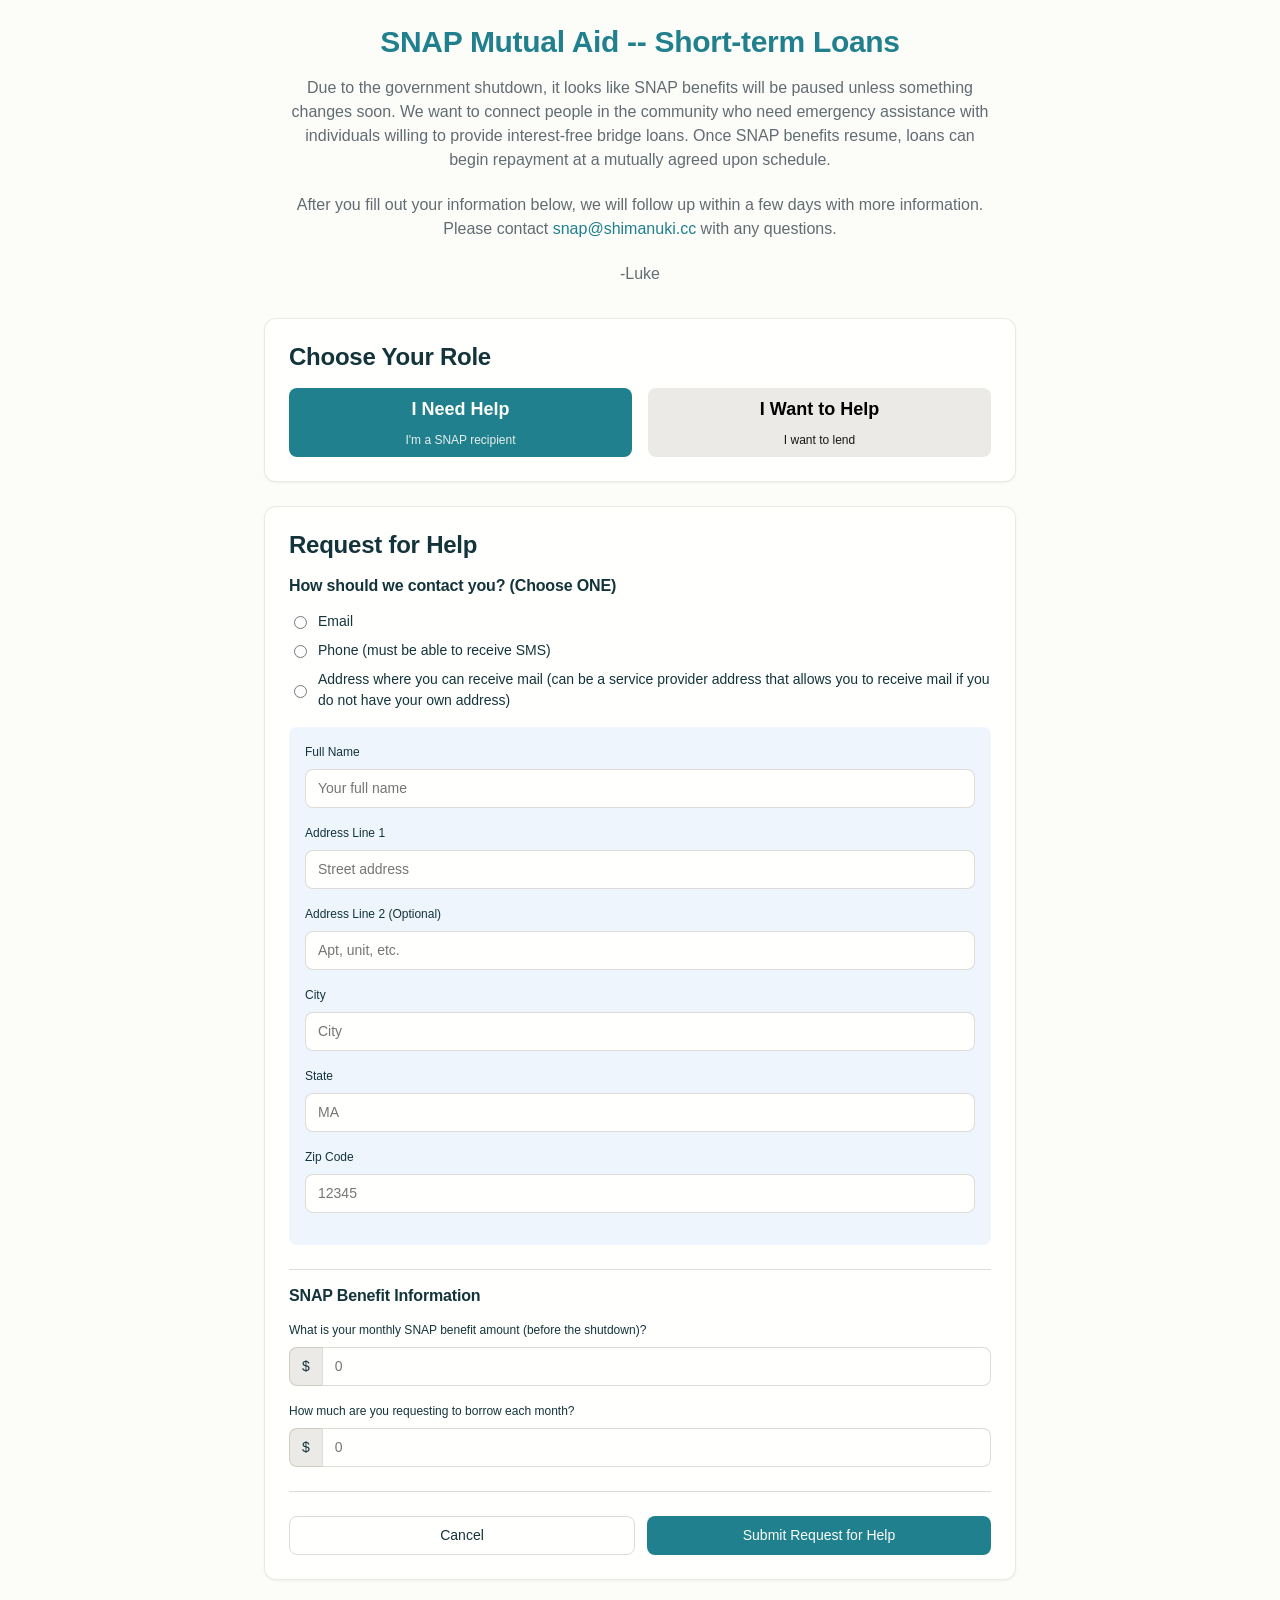
==== commit d9c3ba1b: "update wording" ====
--- a/index.html
+++ b/index.html
@@ -3,15 +3,19 @@
 <html lang="en" data-google-analytics-opt-out=""><head><meta http-equiv="Content-Type" content="text/html; charset=UTF-8">
   
   <meta name="viewport" content="width=device-width, initial-scale=1.0">
-  <title>SNAP Bridge Loan Program</title>
+  <title>SNAP Mutual Aid -- Short-term Loans</title>
   <link rel="stylesheet" href="./index_files/style.css">
 </head>
 <body>
   <div class="public-container">
     <!-- Header -->
     <header class="public-header">
-      <h1>SNAP Bridge Loan Program</h1>
-      <p class="subtitle">During the government shutdown, SNAP benefits are paused. This program connects people who need emergency assistance with individuals willing to provide interest-free bridge loans. Once SNAP benefits resume (and are paid retroactively), loans will be repaid.</p>
+      <h1>SNAP Mutual Aid -- Short-term Loans</h1>
+      <p class="subtitle">Due to the government shutdown, it looks like SNAP benefits will be paused unless something changes soon. We want to connect people in the community who need emergency assistance with individuals willing to provide interest-free bridge loans. Once SNAP benefits resume, loans can begin repayment at a mutually agreed upon schedule.</p>
+	  <br>
+	  <p class="subtitle">After you fill out your information below, we will follow up within a few days with more information. Please contact <a href="mailto:snap@shimanuki.cc">snap@shimanuki.cc</a> with any questions.</p>
+	  <br>
+	  <p class="subtitle">-Luke</p>
     </header>
 
     <!-- Main Form Section -->
@@ -23,11 +27,11 @@
           <div class="role-buttons">
             <button class="btn btn--lg role-btn active" id="recipientBtn" data-role="recipient">
               <span class="role-title">I Need Help</span>
-              <span class="role-subtitle">I'm a SNAP Recipient</span>
+              <span class="role-subtitle">I'm a SNAP recipient</span>
             </button>
             <button class="btn btn--lg role-btn" id="lenderBtn" data-role="lender">
               <span class="role-title">I Want to Help</span>
-              <span class="role-subtitle">I'm a Lender</span>
+              <span class="role-subtitle">I want to lend</span>
             </button>
           </div>
         </div>
@@ -45,15 +49,15 @@
               <div class="radio-group">
                 <label class="radio-label">
                   <input type="radio" name="contactMethod" value="email" required="">
-                  <span>Email + Zip Code</span>
+                  <span>Email</span>
                 </label>
                 <label class="radio-label">
                   <input type="radio" name="contactMethod" value="phone">
-                  <span>Phone (SMS) + Zip Code</span>
+                  <span>Phone (must be able to receive SMS)</span>
                 </label>
                 <label class="radio-label">
                   <input type="radio" name="contactMethod" value="mail">
-                  <span>Mailing Address (can be a service provider address if you do not have your own)</span>
+                  <span>Address where you can receive mail (can be a service provider address that allows you to receive mail if you do not have your own address)</span>
                 </label>
               </div>
             </div>
@@ -61,8 +65,8 @@
             <!-- Email Fields -->
             <div id="emailFields" class="contact-fields" style="display: none;">
               <div class="form-group">
-                <label for="recipientFirstName" class="form-label">First Name</label>
-                <input type="text" id="recipientFirstName" class="form-control" placeholder="Your first name">
+                <label for="recipientFirstName" class="form-label">Full Name</label>
+                <input type="text" id="recipientFirstName" class="form-control" placeholder="Your full name">
               </div>
               <div class="form-group">
                 <label for="recipientEmail" class="form-label">Email</label>
@@ -77,13 +81,12 @@
             <!-- Phone Fields -->
             <div id="phoneFields" class="contact-fields" style="display: none;">
               <div class="form-group">
-                <label for="recipientPhoneName" class="form-label">First Name</label>
-                <input type="text" id="recipientPhoneName" class="form-control" placeholder="Your first name">
+                <label for="recipientPhoneName" class="form-label">Full Name</label>
+                <input type="text" id="recipientPhoneName" class="form-control" placeholder="Your full name">
               </div>
               <div class="form-group">
                 <label for="recipientPhone" class="form-label">Phone Number</label>
                 <input type="tel" id="recipientPhone" class="form-control" placeholder="(555) 123-4567">
-                <small class="form-help">We'll send you a text message (SMS) to confirm</small>
               </div>
               <div class="form-group">
                 <label for="recipientPhoneZip" class="form-label">Zip Code</label>
@@ -94,8 +97,8 @@
             <!-- Mail Fields -->
             <div id="mailFields" class="contact-fields" style="display: block;">
               <div class="form-group">
-                <label for="recipientMailName" class="form-label">First Name</label>
-                <input type="text" id="recipientMailName" class="form-control" placeholder="Your first name" required="">
+                <label for="recipientMailName" class="form-label">Full Name</label>
+                <input type="text" id="recipientMailName" class="form-control" placeholder="Your full name" required="">
               </div>
               <div class="form-group">
                 <label for="recipientAddress1" class="form-label">Address Line 1</label>
@@ -130,7 +133,7 @@
             </div>
 
             <div class="form-group">
-              <label for="requestedAmount" class="form-label">How much do you need to borrow each month?</label>
+              <label for="requestedAmount" class="form-label">How much are you requesting to borrow each month?</label>
               <div class="input-with-prefix">
                 <span class="input-prefix">$</span>
                 <input type="number" id="requestedAmount" class="form-control" min="0" step="1" placeholder="0">
@@ -155,8 +158,8 @@
             <h3 class="section-title">Your Information</h3>
             
             <div class="form-group">
-              <label for="lenderFirstName" class="form-label">First Name</label>
-              <input type="text" id="lenderFirstName" class="form-control" required="" placeholder="Your first name">
+              <label for="lenderFirstName" class="form-label">Full Name</label>
+              <input type="text" id="lenderFirstName" class="form-control" required="" placeholder="Your full name">
             </div>
 
             <div class="form-group">
@@ -177,7 +180,6 @@
                 <span class="input-prefix">$</span>
                 <input type="number" id="loanAmount" class="form-control" required="" min="0" step="1" placeholder="0">
               </div>
-              <small class="form-help">Loans will be repaid with SNAP retroactive benefits once the shutdown ends</small>
             </div>
 
             <div class="form-actions">
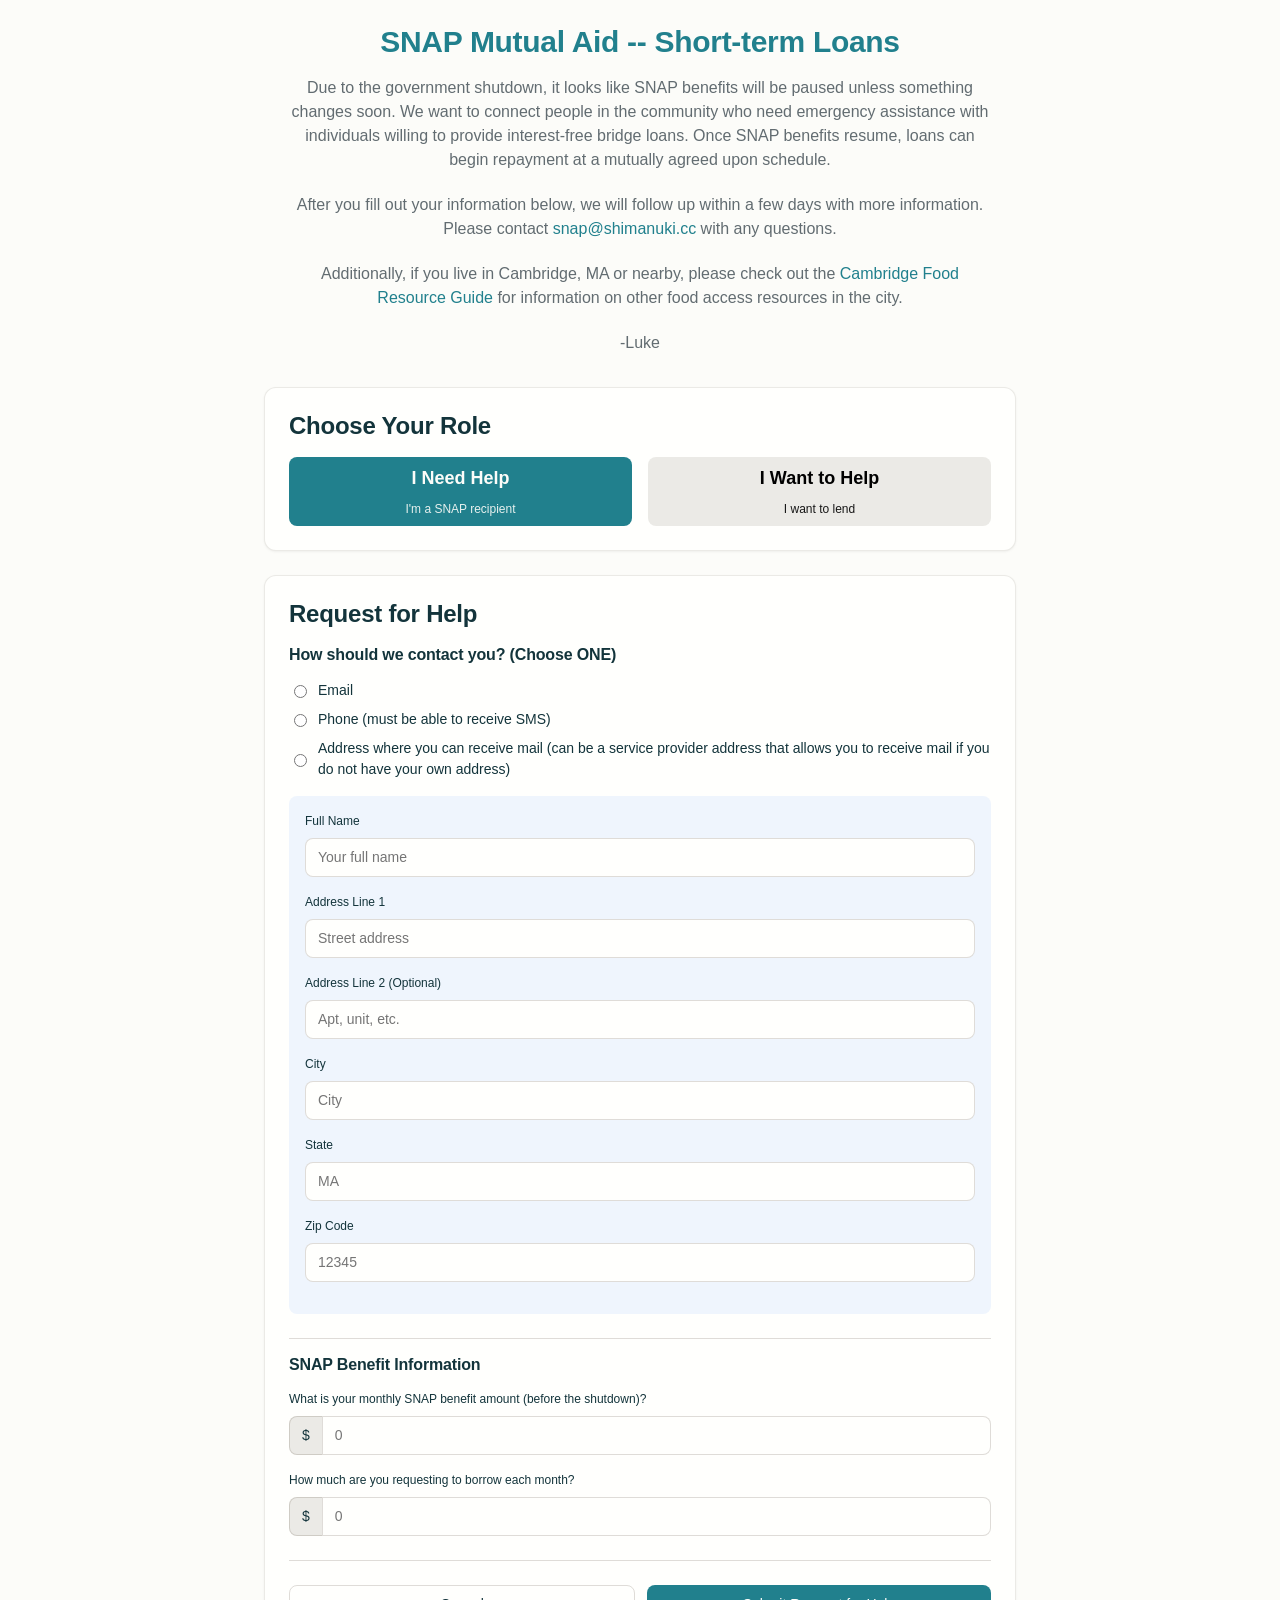
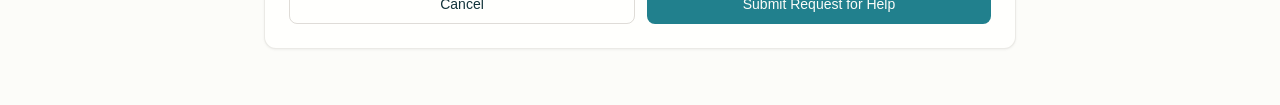
==== commit 7b571397: "link food access guide" ====
--- a/index.html
+++ b/index.html
@@ -15,6 +15,8 @@
 	  <br>
 	  <p class="subtitle">After you fill out your information below, we will follow up within a few days with more information. Please contact <a href="mailto:snap@shimanuki.cc">snap@shimanuki.cc</a> with any questions.</p>
 	  <br>
+	  <p class="subtitle">Additionally, if you live in Cambridge, MA or nearby, please check out the <a href="https://www.cambridgepublichealth.org/resources/healthy-eating/">Cambridge Food Resource Guide</a> for information on other food access resources in the city.</p>
+	  <br>
 	  <p class="subtitle">-Luke</p>
     </header>
 
